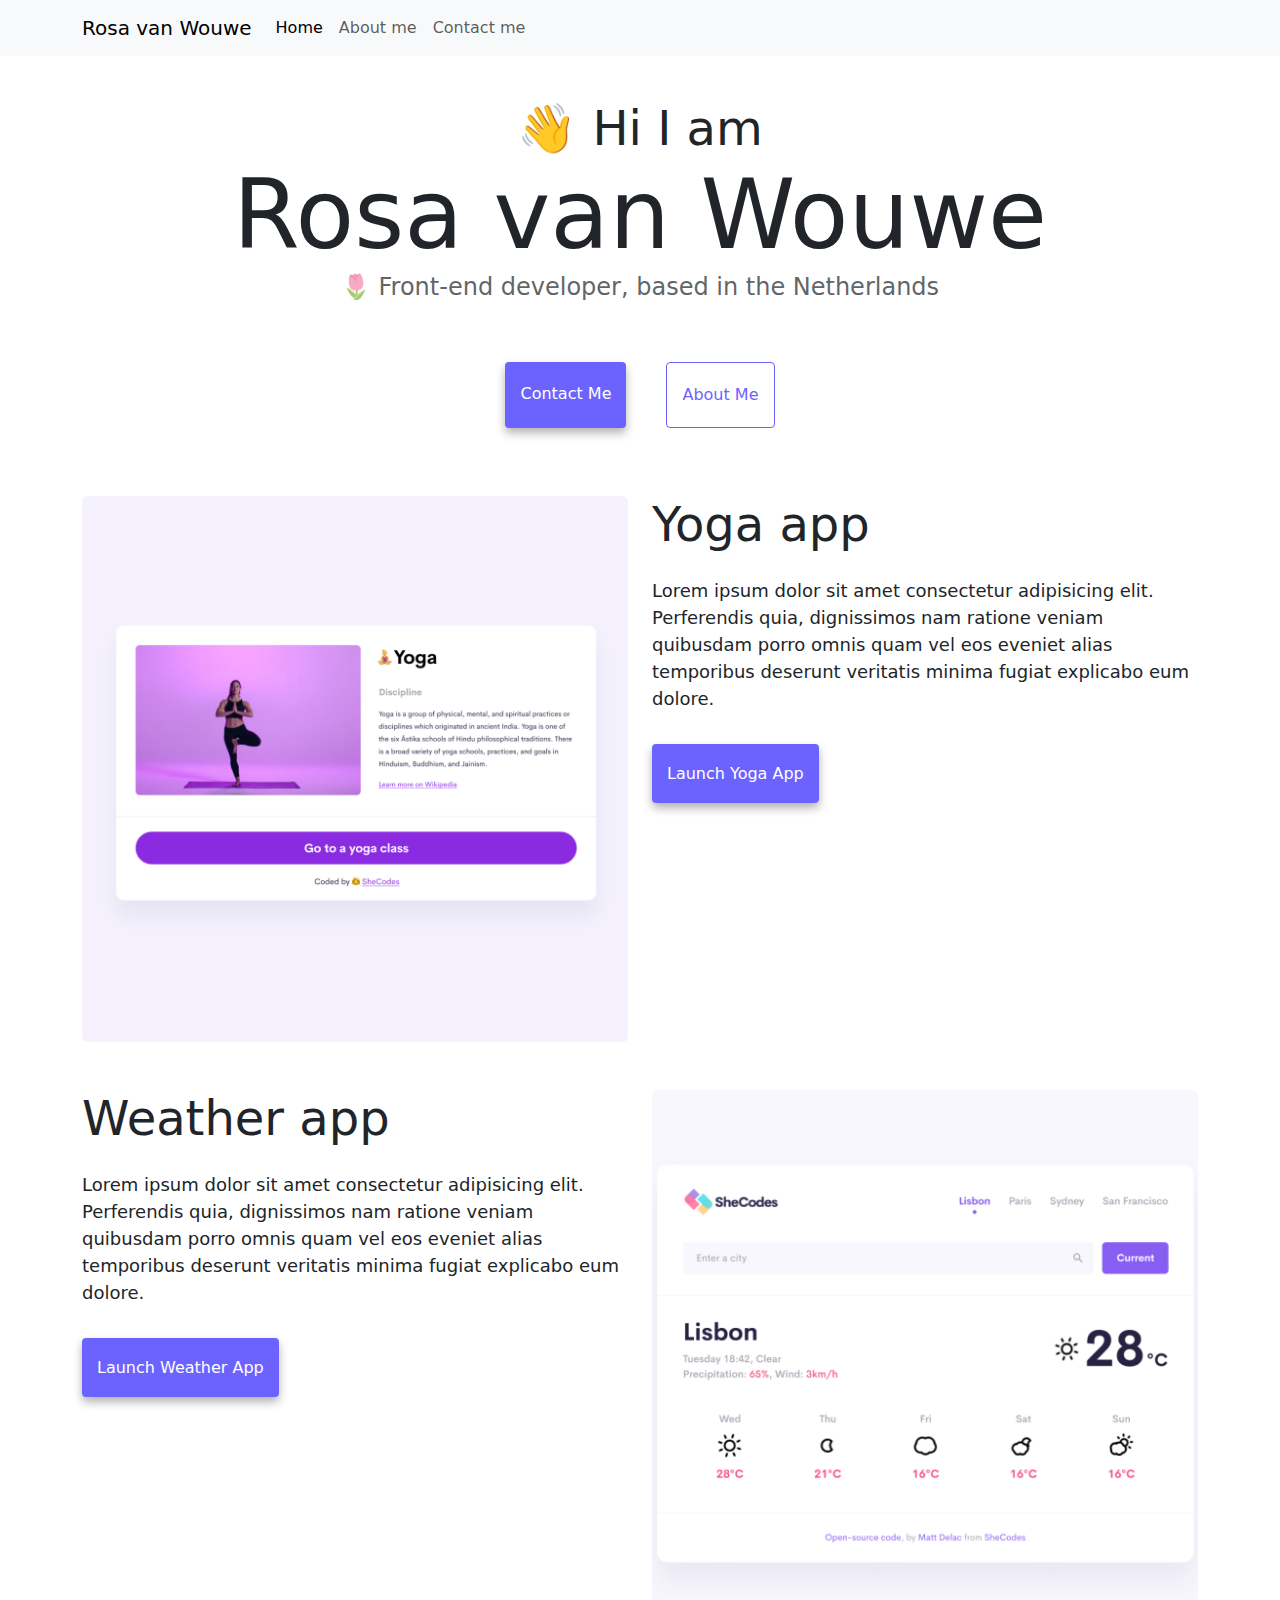
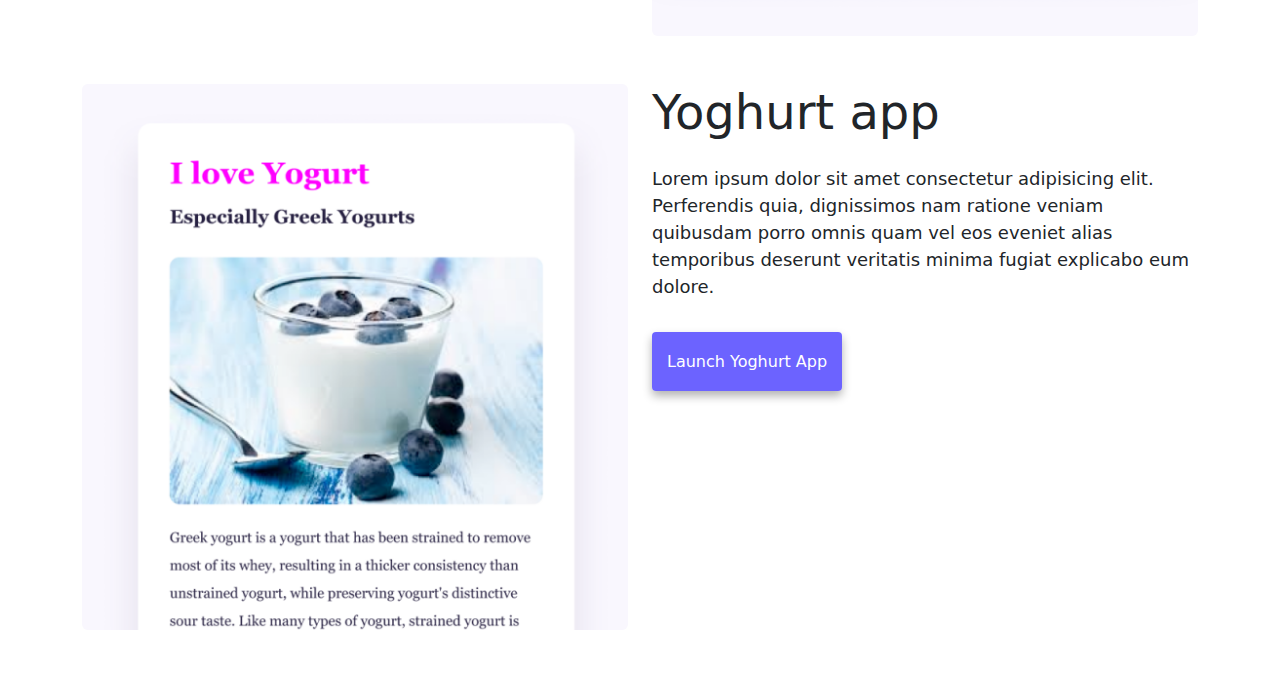
==== index.html @ 39fd3d83 "Initial submit of homework project" ====
<!DOCTYPE html>
<html lang="en">
  <head>
    <meta charset="UTF-8" />
    <meta http-equiv="X-UA-Compatible" content="IE=edge" />
    <meta name="viewport" content="width=device-width, initial-scale=1.0" />
    <title>Rosa van Wouwe</title>
    <link
      href="https://cdn.jsdelivr.net/npm/bootstrap@5.3.3/dist/css/bootstrap.min.css"
      rel="stylesheet"
      integrity="sha384-QWTKZyjpPEjISv5WaRU9OFeRpok6YctnYmDr5pNlyT2bRjXh0JMhjY6hW+ALEwIH"
      crossorigin="anonymous"
    />
    <script
      src="https://cdn.jsdelivr.net/npm/bootstrap@5.3.3/dist/js/bootstrap.bundle.min.js"
      integrity="sha384-YvpcrYf0tY3lHB60NNkmXc5s9fDVZLESaAA55NDzOxhy9GkcIdslK1eN7N6jIeHz"
      crossorigin="anonymous"
    ></script>
    <link rel="stylesheet" href="/source/style.css" />
  </head>
  <body>
    <nav class="navbar navbar-expand-lg fixed-top bg-body-tertiary">
      <div class="container">
        <a class="navbar-brand" href="#">Rosa van Wouwe</a>
        <button
          class="navbar-toggler"
          type="button"
          data-bs-toggle="collapse"
          data-bs-target="#navbarNav"
          aria-controls="navbarNav"
          aria-expanded="false"
          aria-label="Toggle navigation"
        >
          <span class="navbar-toggler-icon"></span>
        </button>
        <div class="collapse navbar-collapse" id="navbarNav">
          <ul class="navbar-nav">
            <li class="nav-item">
              <a class="nav-link active" aria-current="page" href="/index.html"
                >Home</a
              >
            </li>
            <li class="nav-item">
              <a class="nav-link" href="/about.html">About me</a>
            </li>
            <li class="nav-item">
              <a class="nav-link" href="/about.html#contact">Contact me</a>
            </li>
          </ul>
        </div>
      </div>
    </nav>

    <h2>👋 Hi I am</h2>
    <h1>Rosa van Wouwe</h1>
    <h3>🌷 Front-end developer, based in the Netherlands</h3>
    <div class="navigation-links">
      <a href="/about.html#contact" class="contact-link">Contact me</a>
      <a href="/about.html" class="about-link">About me</a>
    </div>
    <div class="container">
      <div class="row">
        <div class="col-md-6 mt-5">
          <img src="images/yoga.png" alt="" class="img-fluid rounded" />
        </div>
        <div class="col-md-6 mt-5">
          <h2>Yoga app</h2>
          <br />
          <p>
            Lorem ipsum dolor sit amet consectetur adipisicing elit. Perferendis
            quia, dignissimos nam ratione veniam quibusdam porro omnis quam vel
            eos eveniet alias temporibus deserunt veritatis minima fugiat
            explicabo eum dolore.
          </p>
          <br />
          <a href="#" class="button">Launch Yoga App</a>
        </div>
      </div>
    </div>
    <div class="container">
      <div class="row">
        <div class="col-md-6 mt-5">
          <h2>Weather app</h2>
          <br />
          <p>
            Lorem ipsum dolor sit amet consectetur adipisicing elit. Perferendis
            quia, dignissimos nam ratione veniam quibusdam porro omnis quam vel
            eos eveniet alias temporibus deserunt veritatis minima fugiat
            explicabo eum dolore.
          </p>
          <br />
          <a href="#" class="button">Launch Weather App</a>
        </div>
        <div class="col-md-6 mt-5">
          <img src="images/weather.png" alt="" class="img-fluid rounded" />
        </div>
      </div>
    </div>
    <div class="container">
      <div class="row">
        <div class="col-md-6 mt-5">
          <img src="images/yogurt.png" alt="" class="img-fluid rounded" />
        </div>
        <div class="col-md-6 mt-5">
          <h2>Yoghurt app</h2>
          <br />
          <p>
            Lorem ipsum dolor sit amet consectetur adipisicing elit. Perferendis
            quia, dignissimos nam ratione veniam quibusdam porro omnis quam vel
            eos eveniet alias temporibus deserunt veritatis minima fugiat
            explicabo eum dolore.
          </p>
          <br />
          <a href="#" class="button">Launch Yoghurt App</a>
        </div>
      </div>
    </div>
  </body>
</html>
---- source/style.css ----
:root {
  --primary-color: #6c63ff;
  --secondary-color: #f5f2fe;
  --box-shadow: 0 5px 10px rgba(0, 0, 0, 0.3);
}

body {
  margin: 60px auto;
  padding-top: 40px;
}

h1,
h2,
h3 {
  text-align: center;
  margin: 0 auto;
}

h1 {
  font-size: 96px;
}

h2 {
  font-size: 48px;
}

h3 {
  font-size: 24px;
  opacity: 0.7;
}

p {
  border-radius: 4px;
  font-size: 18px;
  line-height: 1.5;
  text-align: center;
}

.navigation-links {
  display: flex;
  margin-top: 40px;
  justify-content: center;
}

.navigation-links a {
  margin: 20px;
  border-radius: 4px;
  padding: 20px 15px;
  text-decoration: none;
  text-transform: capitalize;
}

.contact-link {
  background: var(--primary-color);
  box-shadow: var(--box-shadow);
  color: white;
}

.about-link {
  color: var(--primary-color);
  border: 1px solid var(--primary-color);
}

.homepage-link {
  color: var(--primary-color);
  text-align: center;
  display: block;
}

.about-paragraphs {
  display: flex;
  margin: 30px 0;
}

.about-paragraphs p {
  margin: 10px;
}

.email-link {
  display: flex;
  justify-content: center;
  color: var(--primary-color);
  font-size: 28px;
  text-decoration: none;
}

.email-link:hover {
  text-decoration: underline;
}

.container h2 {
  text-align: left;
}

.button {
  background: var(--primary-color);
  box-shadow: var(--box-shadow);
  color: white;
  border-radius: 4px;
  padding: 20px 15px;
  text-decoration: none;
  transition: all 200ms ease-in-out;
}

.button:hover {
  color: #0a58ca;
}

.container p {
  text-align: left;
  padding-bottom: 10px;
}
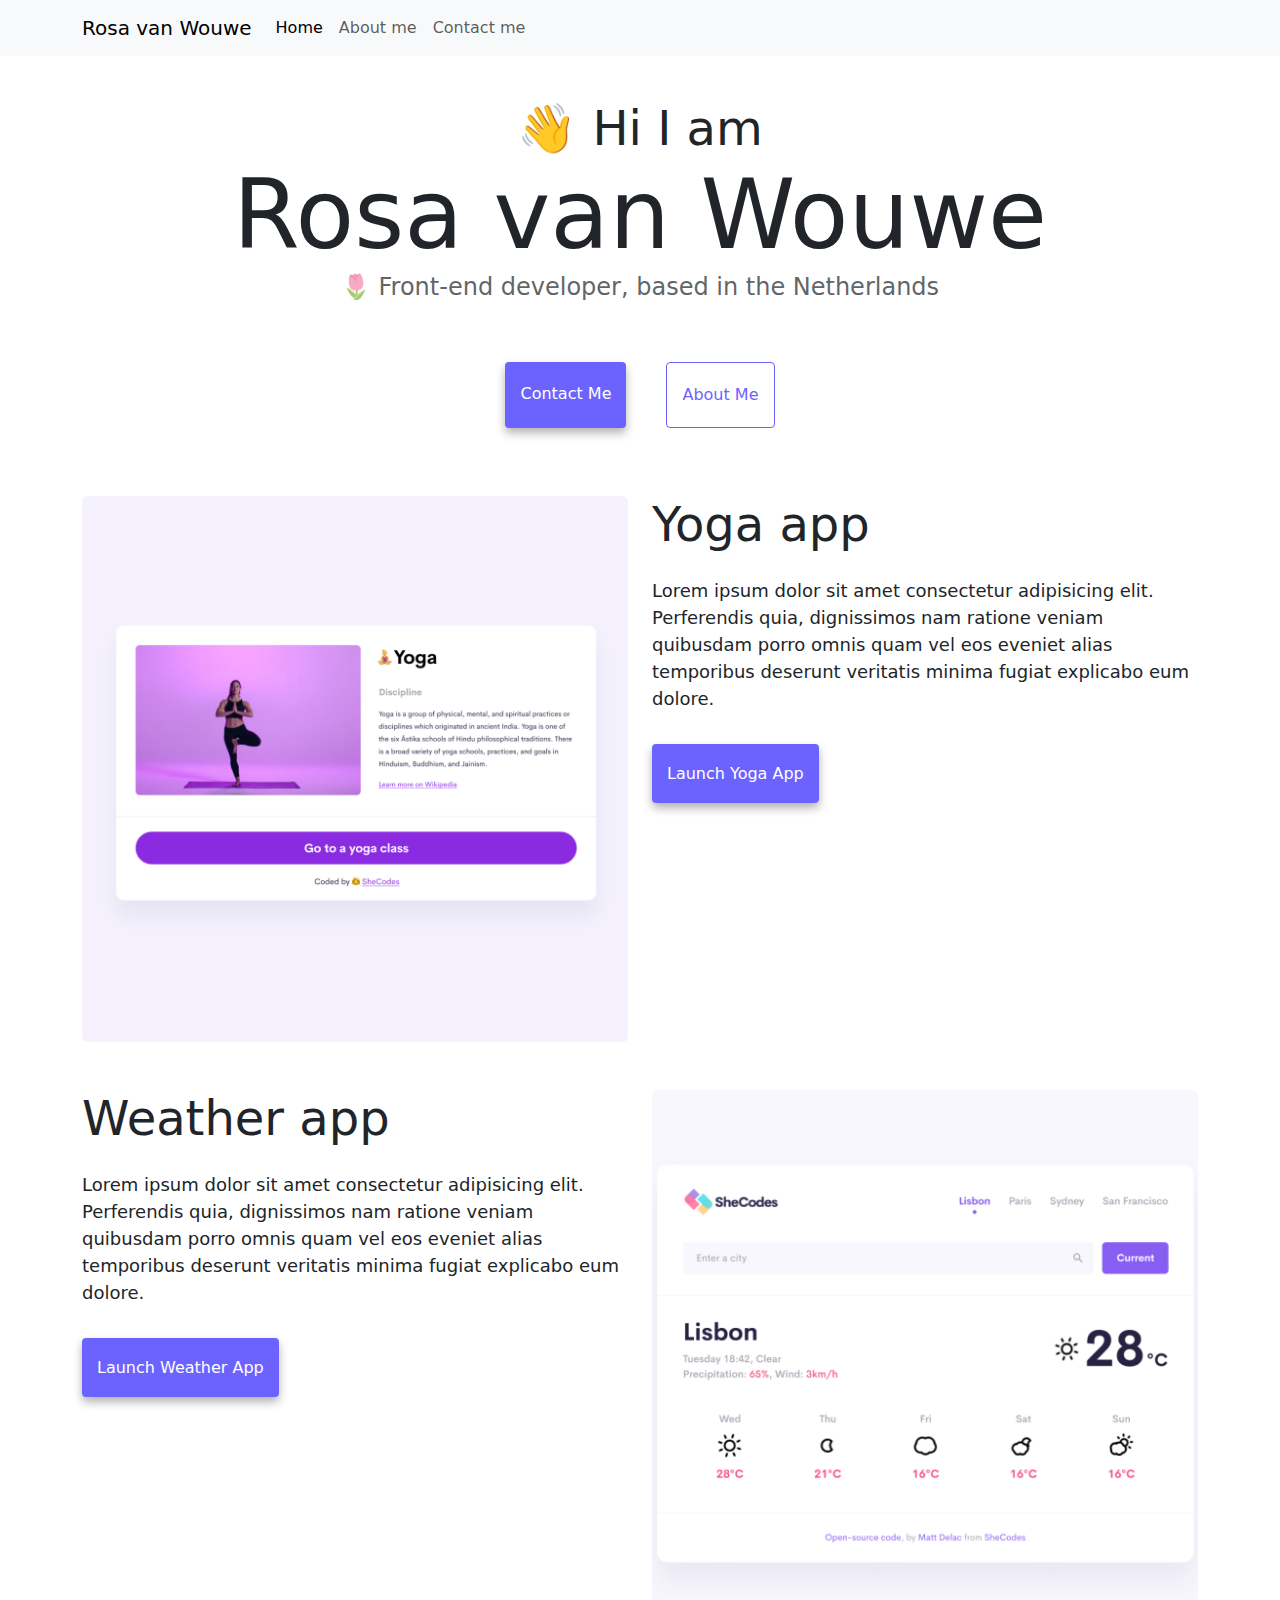
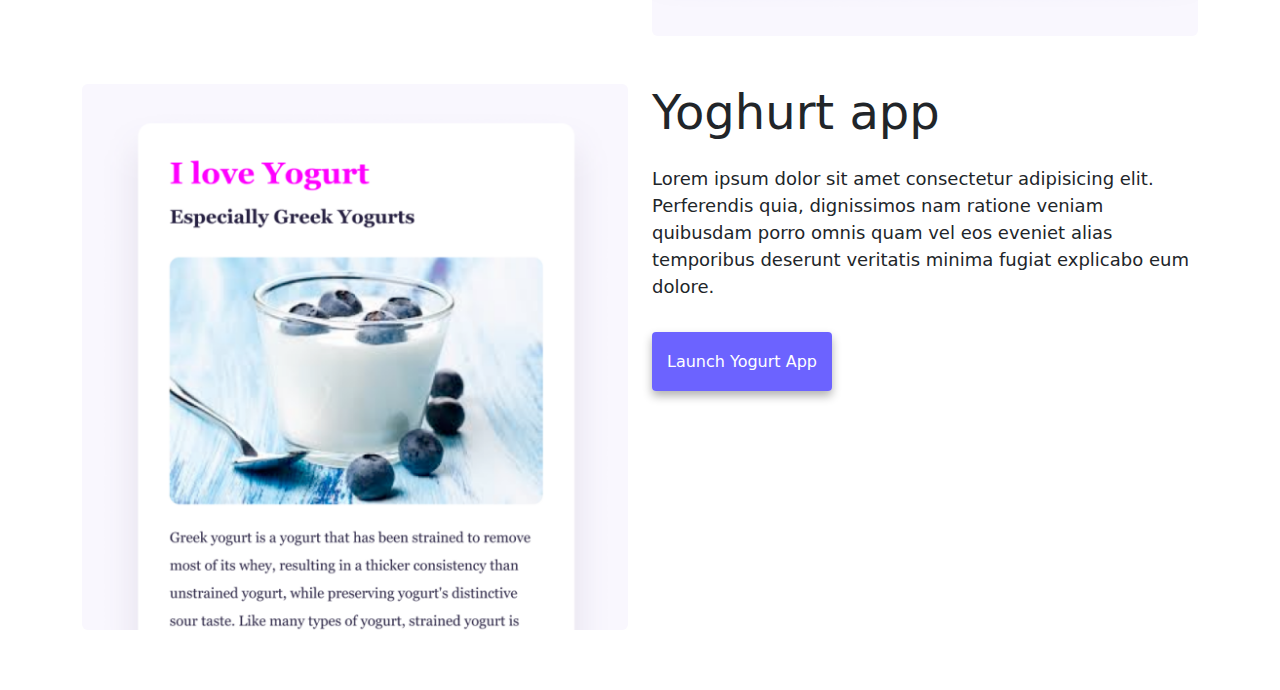
==== commit 84c2a1c2: "Responsive and SEO" ====
--- a/index.html
+++ b/index.html
@@ -4,7 +4,11 @@
     <meta charset="UTF-8" />
     <meta http-equiv="X-UA-Compatible" content="IE=edge" />
     <meta name="viewport" content="width=device-width, initial-scale=1.0" />
-    <title>Rosa van Wouwe</title>
+    <title>Front-end developer - Rosa van Wouwe</title>
+    <meta
+      name="description"
+      content="Portfolio of front-end developer Rosa van Wouwe as part of the SheCodes responsive homwework"
+    />
     <link
       href="https://cdn.jsdelivr.net/npm/bootstrap@5.3.3/dist/css/bootstrap.min.css"
       rel="stylesheet"
@@ -21,7 +25,7 @@
   <body>
     <nav class="navbar navbar-expand-lg fixed-top bg-body-tertiary">
       <div class="container">
-        <a class="navbar-brand" href="#">Rosa van Wouwe</a>
+        <a class="navbar-brand" href="/">Rosa van Wouwe</a>
         <button
           class="navbar-toggler"
           type="button"
@@ -36,15 +40,26 @@
         <div class="collapse navbar-collapse" id="navbarNav">
           <ul class="navbar-nav">
             <li class="nav-item">
-              <a class="nav-link active" aria-current="page" href="/index.html"
+              <a
+                class="nav-link active"
+                aria-current="page"
+                href="/"
+                title="Homepage"
                 >Home</a
               >
             </li>
             <li class="nav-item">
-              <a class="nav-link" href="/about.html">About me</a>
+              <a class="nav-link" href="/about.html" title="About Rosa"
+                >About me</a
+              >
             </li>
             <li class="nav-item">
-              <a class="nav-link" href="/about.html#contact">Contact me</a>
+              <a
+                class="nav-link"
+                href="/about.html#contact"
+                title="Contact Rosa"
+                >Contact me</a
+              >
             </li>
           </ul>
         </div>
@@ -55,13 +70,19 @@
     <h1>Rosa van Wouwe</h1>
     <h3>🌷 Front-end developer, based in the Netherlands</h3>
     <div class="navigation-links">
-      <a href="/about.html#contact" class="contact-link">Contact me</a>
-      <a href="/about.html" class="about-link">About me</a>
+      <a href="/about.html#contact" class="contact-link" title="Contact Rosa"
+        >Contact me</a
+      >
+      <a href="/about.html" class="about-link" title="About Rosa">About me</a>
     </div>
     <div class="container">
       <div class="row">
-        <div class="col-md-6 mt-5">
-          <img src="images/yoga.png" alt="" class="img-fluid rounded" />
+        <div class="col-md-6 mt-5 d-none d-sm-block">
+          <img
+            src="images/yoga.png"
+            alt="Yoga project image"
+            class="img-fluid rounded"
+          />
         </div>
         <div class="col-md-6 mt-5">
           <h2>Yoga app</h2>
@@ -73,7 +94,7 @@
             explicabo eum dolore.
           </p>
           <br />
-          <a href="#" class="button">Launch Yoga App</a>
+          <a href="#" class="button" title="Yoga project">Launch Yoga App</a>
         </div>
       </div>
     </div>
@@ -89,17 +110,27 @@
             explicabo eum dolore.
           </p>
           <br />
-          <a href="#" class="button">Launch Weather App</a>
+          <a href="#" class="button" title="Weather project"
+            >Launch Weather App</a
+          >
         </div>
-        <div class="col-md-6 mt-5">
-          <img src="images/weather.png" alt="" class="img-fluid rounded" />
+        <div class="col-md-6 mt-5 d-none d-sm-block">
+          <img
+            src="images/weather.png"
+            alt="Weather project image"
+            class="img-fluid rounded"
+          />
         </div>
       </div>
     </div>
     <div class="container">
       <div class="row">
-        <div class="col-md-6 mt-5">
-          <img src="images/yogurt.png" alt="" class="img-fluid rounded" />
+        <div class="col-md-6 mt-5 d-none d-sm-block">
+          <img
+            src="images/yogurt.png"
+            alt="Yogurt project image"
+            class="img-fluid rounded"
+          />
         </div>
         <div class="col-md-6 mt-5">
           <h2>Yoghurt app</h2>
@@ -111,7 +142,9 @@
             explicabo eum dolore.
           </p>
           <br />
-          <a href="#" class="button">Launch Yoghurt App</a>
+          <a href="#" class="button" title="Yogurt project"
+            >Launch Yogurt App</a
+          >
         </div>
       </div>
     </div>
--- a/source/style.css
+++ b/source/style.css
@@ -34,6 +34,18 @@
   font-size: 18px;
   line-height: 1.5;
   text-align: center;
+}
+
+@media (max-width: 576px) {
+  h1 {
+    font-size: 42px;
+  }
+  h2 {
+    font-size: 28px;
+  }
+  h3 {
+    font-size: 16px;
+  }
 }
 
 .navigation-links {
